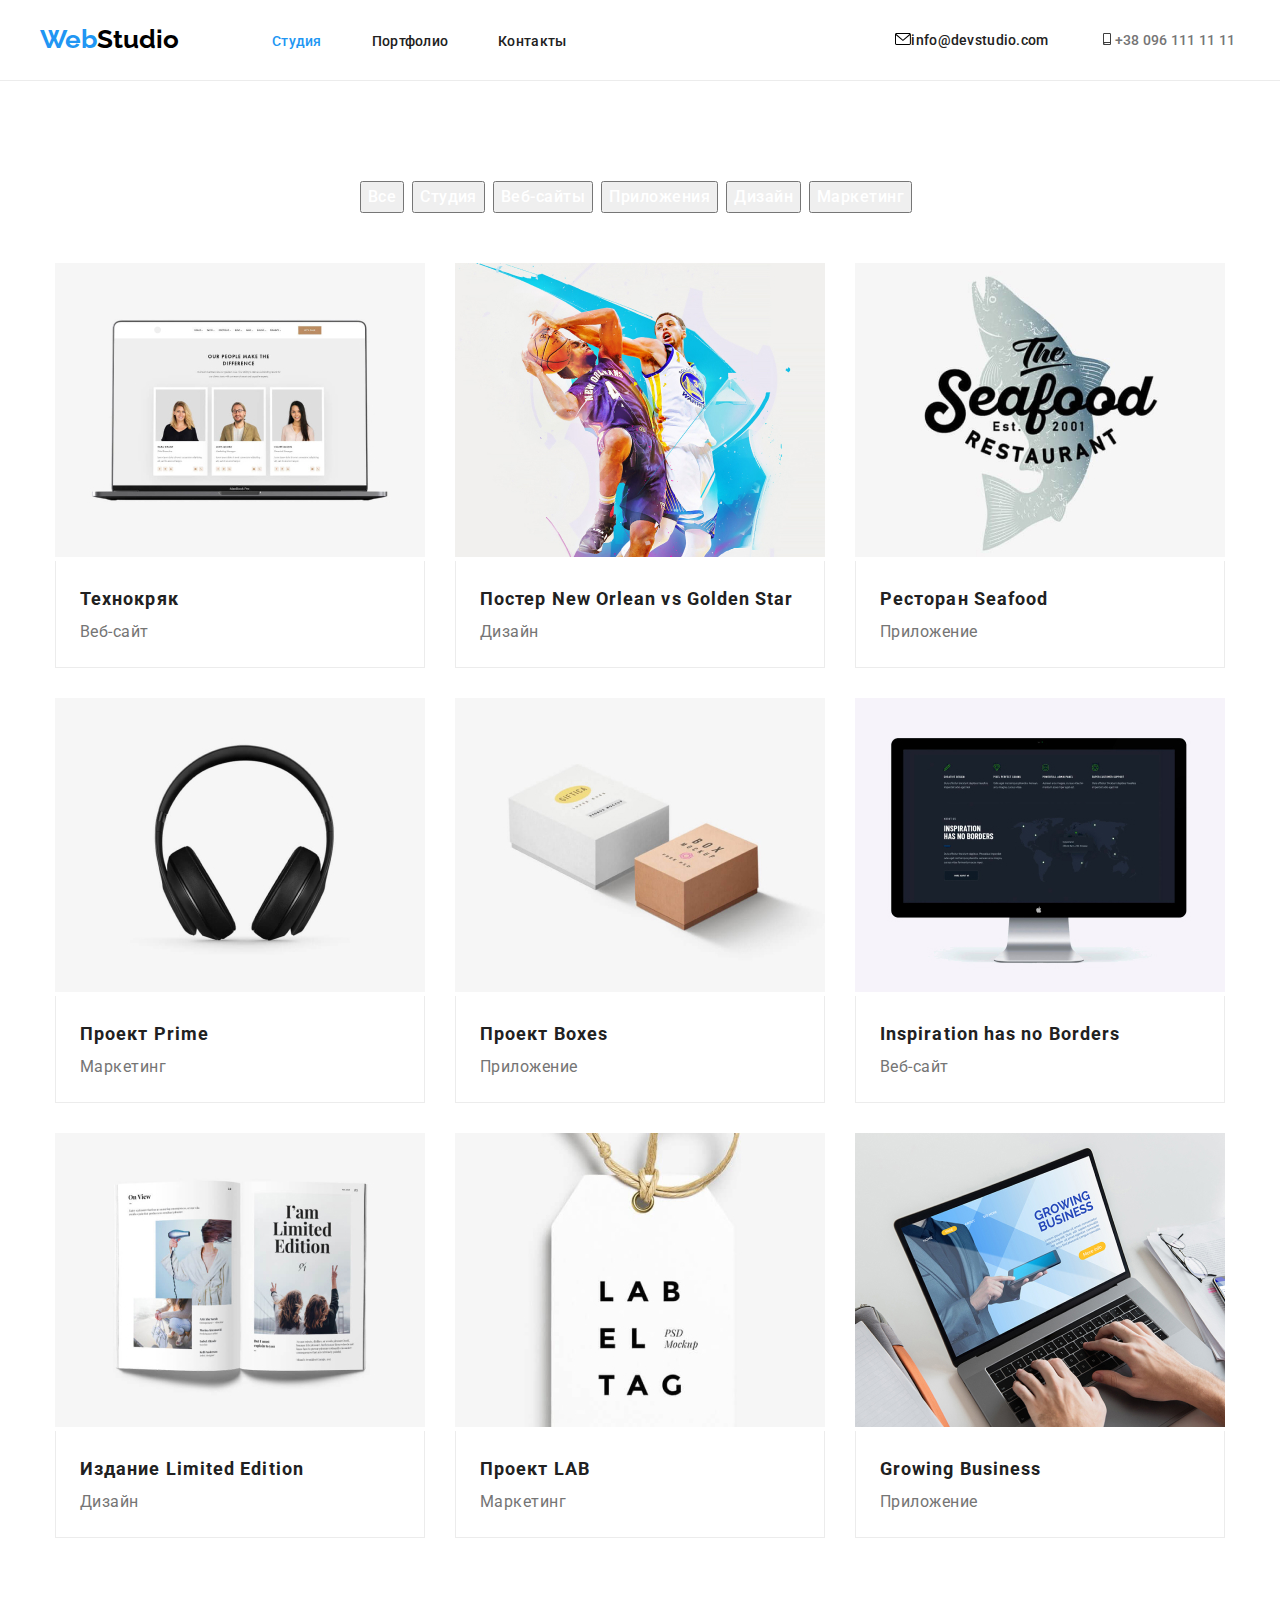
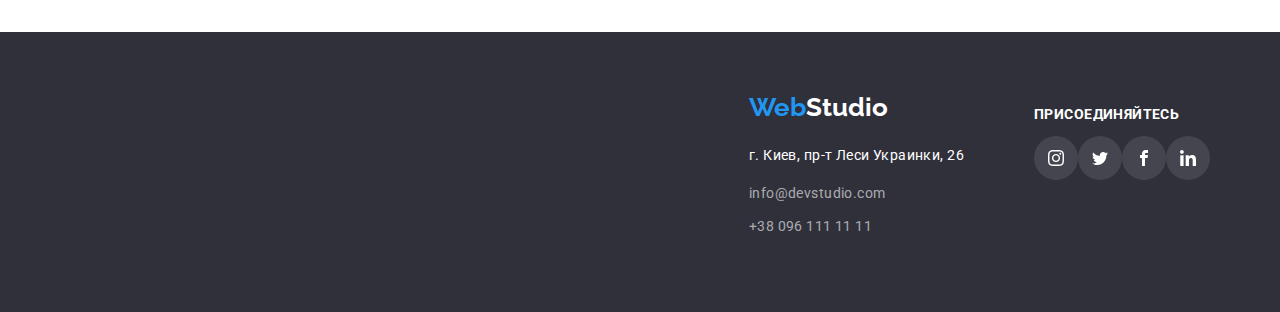
==== portfolio.html @ 523cef36 "start" ====
<!DOCTYPE html>
<html lang="en">

<head>
    <meta charset="UTF-8">
    <meta name="viewport" content="width=device-width, initial-scale=1.0">
    <title>Document</title>
    <link rel="stylesheet" href="./style.css">
<link href="https://fonts.googleapis.com/css2?family=Roboto:wght@400;500;700;900&display=swap" rel="stylesheet">
<link href="https://fonts.googleapis.com/css2?family=Raleway:wght@700&display=swap" rel="stylesheet">
</head>

<body>
    <header>
        <div class="container">
            <nav class="site-nav">
                <a href="" class="logo"><span>Web</span>Studio</a>
                <ul class="hero">
                    <li><a href="./index.html" class="link-teitle">Студия</a></li>
                    <li><a href="./portfolio.html" class="link-text">Портфолио</a></li>
                    <li><a href="" class="link-text">Контакты</a></li>
                </ul>
    
                <ul class="hero ">
    
    
                    <li class="web"><a class="com" href=""><svg width="16px" height="12px">
                                <use href="./image/symbol-defs.svg#icon-envelope-hover-2"></use>
                            </svg></a>info@devstudio.com</li>
                    <li class="number"><a class="phone" href="tel:+38096111111"><svg width="16px" height="12px">
                                <use href="./image/symbol-defs.svg#icon-smartphone"></use>
                            </svg></a>+38 096 111 11 11</li>
    
    
                </ul>
            </nav>
        </div>
    </header>
    <main>

        <section class="big">
            <div class="container">
                <!-- <ul class="dragon"></ul> -->
                
                
                
                <div class="our">
                    <li class="space"><button class="three" type="button">Все</button></li>
                    <li class="space"><button class="three" type="button">Студия</button></li>
                    <li class="space"><button class="three" type="button">Веб-сайты</button></li>
                    <li class="space"><button class="three" type="button">Приложения</button></li>
                    <li class="space"><button class="three" type="button">Дизайн</button></li>
                    <li class="space"><button class="three" type="button">Маркетинг</button></li>
                </div>
                </ul>
                <ul class="dragon two">
                    
                        <li class="give">
                            
                               <a class="virus" href="">
                                    <div class="ataka">
                                        <img src="./image/img9.jpg" alt="Веб-сайт" width="370">
                                        <div class="korona">
                                            <p class="platform">Технокряк это современная площадка распространения коронавируса. Компании используют эту
                                                платформу для цифрового
                                                шпионажа и атак на защищённые сервера конкурентов.</p>
                                        </div>
                                    </div>
                                    
                                    <div class="imgname">
                                        <h3 class="flix-box">Технокряк</h3>
                                        <p class="information">Веб-сайт</p>
                                    </div>
                               </a>
                        </li>
                    
                    <li class="give">
                        <img src="./image/img10.jpg" alt="Веб-сайт" width="370">
                        <div class="imgname">
                            <h3 class="flix-box">Постер New Orlean vs Golden Star</h3>
                            <p class="information">Дизайн</p>
                        </div>
                    </li>
                    <li class="give">
                        <img src="./image/img11.jpg" alt="Веб-сайт" width="370">
                        <div class="imgname">
                            <h3 class="flix-box">Ресторан Seafood</h3>
                            <p class="information">Приложение</p>
                        </div>
                    </li>
                    <li class="give">
                        <img src="./image/img12.jpg" alt="Веб-сайт" width="370">
                        <div class="imgname">
                            <h3 class="flix-box">Проект Prime</h3>
                            <p class="information">Маркетинг</p>
                        </div>
                    </li>
                    <li class="give">
                        <img src="./image/img13.jpg" alt="Веб-сайт" width="370">
                        <div class="imgname">
                            <h3 class="flix-box">Проект Boxes</h3>
                            <p class="information">Приложение</p>
                        </div>
                    </li>
                    <li class="give">
                        <img src="./image/img14.jpg" alt="Веб-сайт" width="370">
                        <div class="imgname">
                            <h3 class="flix-box">Inspiration has no Borders</h3>
                            <p class="information">Веб-сайт</p>
                        </div>
                    </li>
                    <li class="give">
                        <img src="./image/img15.jpg" alt="Веб-сайт" width="370">
                        <div class="imgname">
                            <h3 class="flix-box">Издание Limited Edition</h3>
                            <p class="information">Дизайн</p>
                        </div>
                    </li>
                    <li class="give">
                        <img src="./image/img16.jpg" alt="Веб-сайт" width="370">
                        <div class="imgname">
                            <h3 class="flix-box">Проект LAB</h3>
                            <p class="information">Маркетинг</p>
                        </div>
                    </li>
                    <li class="give">
                        <img src="./image/img17.jpg" alt="Веб-сайт" width="370">
                        <div class="imgname">
                            <h3 class="flix-box">Growing Business</h3>
                            <p class="information">Приложение</p>
                        </div>
                    </li>
                </ul>
            </div>
        </section>

    </main>
    <footer>
        <div class="container">
            <div class="endinformation">
                <div>
                    <a href="" class="bad"><span>Web</span>Studio</a>
                    <address class="address">г. Киев, пр-т Леси Украинки, 26</address>
    
    
                    <ul class="cotent">
    
                        <li class="zoro">
                            <a class="mailto" href="mailto:info@devstudio.com">info@devstudio.com</a>
                        </li>
                        <li class="zoro">
                            <a class="tel" href="tel:+38096111111">+38 096 111 11 11</a>
                        </li>
                    </ul>
                </div>
                <div class="endet">
                    <p class="endetname">присоединяйтесь</p>
                    <ul class="comand">
                        <li class="comand-item"><a class="comand-link" href=""> <svg class="instagam" width="20"
                                    height="16">
                                    <use href="./image/symbol-defs.svg#icon-instagram">
    
                                    </use>
    
                                </svg></a>
    
                        </li>
                        <li class="comand-item"> <a class="comand-link" href=""> <svg class="twitter">
                                    <use href="./image/symbol-defs.svg#icon-twitter">
    
                                    </use>
                                </svg></a>
    
                        </li>
                        <li class="comand-item"><a class="comand-link" href=""><svg class="twitter">
                                    <use href="./image/symbol-defs.svg#icon-facebook" width="20" height="16"></use>
                                </svg></a>
    
                        </li>
                        <li class="comand-item"> <a class="comand-link" href=""><svg class="linkedin">
                                    <use href="./image/symbol-defs.svg#icon-linkedin-1" width="20" height="16"></use>
                                </svg> </a>
                        </li>
    
                    </ul>
                </div>
    
    
    
    
            </div>
        </div>
    </footer>
</body>

</html>
---- style.css ----
body {
  text-decoration: none;
  list-style: none;
  font-family: Roboto, sans-serif;
  color: #212121;
  font-style: normal;
  font-weight: normal;

  margin: 0;
}
.title {
  margin-left: auto;
}
a {
  text-decoration: none;
}

.dragon {
  margin-top: 0px;
  margin-bottom: 0px;
  /* padding-top: 94px;
  padding-bottom: 50px; */

  list-style: none;
  display: flex;
  justify-content: center;
}
.bad {
  color: white;
  font-family: Raleway, sans-serif;
  font-weight: bold;

  display: block;
  font-size: 26px;
  line-height: 31px;
}
.logo {
  padding: 0;
  margin: 0;
  color: black;
  font-family: Raleway, sans-serif;
  font-weight: bold;

  display: block;
  font-size: 26px;
  line-height: 31px;

  margin-right: 93px;
  padding-top: 24px;
  padding-bottom: 25px;
}
.button {
  color: aliceblue;
  background: #2196f3;
  font-weight: 900;
  font-size: 44px;
  line-height: 60px;
  text-align: center;
  letter-spacing: 0.06em;
  text-transform: uppercase;
}
.link-teitle {
  font-weight: 500;
  font-size: 14px;
  line-height: 16px;
  letter-spacing: 0.02em;

  color: #2196f3;
  margin-right: 50px;
  padding-top: 32px;
  padding-bottom: 32px;
}
.link-teitle:hover {
  color: #2196f3;
}
.site {
  font-weight: 500;
  font-size: 14px;
  line-height: 16px;
  letter-spacing: 0.02em;
}
.bubluk {
  font-weight: bold;
  font-size: 14px;
  line-height: 16px;
  letter-spacing: 0.03em;
  /* text-transform: uppercase; */

  color: #212121;

  margin-top: 30px;
  margin-left: 24px;
  margin-right: 24px;
  text-align: center;
}
ul {
  padding: 0;
}
h3 {
  margin: 0px;
}
.text {
  margin-top: 10px;
  margin-right: 30px;
  font-size: 14px;
  line-height: 24px;
  letter-spacing: 0.03em;
  color: #757575;
}
.web {
  font-weight: 500;
  font-size: 14px;
  line-height: 16px;
  letter-spacing: 0.02em;

  margin-right: 50px;
  margin-left: 279px;
  display: block;
  align-items: center;
}
.web:hover {
  color: #2196f3;
}
.team {
  background: #f5f4fa;
}
.number {
  font-weight: 500;
  font-size: 14px;
  line-height: 16px;
  letter-spacing: 0.02em;

  color: #757575;
  display: block;
  align-items: center;
}
.container {
  width: 1200px;
  padding-left: 15px;
  padding-right: 15px;
  margin: 0px auto;
}
.comment {
  font-size: 16px;
  line-height: 19px;
  text-align: center;
  letter-spacing: 0.03em;
  color: #757575;
  padding-top: 10px;
}
.address {
  font-style: normal;
  font-weight: normal;
  font-size: 14px;
  line-height: 24px;

  letter-spacing: 0.03em;

  color: #ffffff;
  margin-top: 20px;
}

.flix {
  margin-top: 0px;
  margin-bottom: 50px;
  font-size: 36px;
  line-height: 42px;
  text-align: center;
  letter-spacing: 0.03em;

  color: #212121;
}
.tel {
  font-weight: normal;
  font-size: 14px;
  line-height: 24px;
  /* or 171% */

  letter-spacing: 0.03em;

  color: rgba(255, 255, 255, 0.6);
}
.mailto {
  font-weight: normal;
  font-size: 14px;
  line-height: 24px;

  letter-spacing: 0.03em;

  color: rgba(255, 255, 255, 0.6);
}
.our {
  display: flex;
  justify-content: center;
  margin-bottom: 50px;
}
.box {
  margin-top: 0px;
  margin-bottom: 30px;
  font-weight: 900;
  font-size: 44px;
  line-height: 60px;
  /* background-color: #2f303a; */

  letter-spacing: 0.06em;
  text-transform: uppercase;

  color: #ffffff;
}
.space {
  margin-right: 8px;
}
.imgname {
  /* margin-top: 20px;
  margin-right: 20px; */
  padding: 20px 24px;
  border-bottom: 1px solid #ececec;
  border-right: 1px solid #ececec;
  border-left: 1px solid #ececec;
}
.information {
  margin: 0%;
  font-weight: normal;
  font-size: 16px;
  line-height: 30px;
  /* margin-left: 24px;
  margin-right: 24px; */

  letter-spacing: 0.03em;

  color: #757575;
}
.cotent {
  font-weight: normal;
  font-size: 14px;
  line-height: 24px;
  margin-right: 0 auto;
  align-items: center;

  letter-spacing: 0.03em;

  color: rgba(255, 255, 255, 0.6);
}

span {
  font-family: Raleway, sans-serif;
  color: #2196f3;
}

.flix-box {
  font-family: Roboto, sans-serif;
  font-style: normal;
  font-weight: bold;
  font-size: 18px;
  line-height: 36px;
  /* margin-right: 24px;
  margin-left: 24px; */
  letter-spacing: 0.06em;

  color: #212121;
}
.site-nav {
  display: flex;
  list-style: none;
  align-items: center;
}
.korona {
  transition-property: all;
  transition-duration: 250ms;
  transition-timing-function: linear;
}
.ataka {
  position: relative;
  transition-property: all;
  transition-duration: 250ms;
  transition-timing-function: linear;
}
.ataka::before {
  display: inline-block;
  position: absolute;
  content: "";
  width: 100%;
  height: 100%;
  background-color: #2196f3;

  opacity: 0;
}
.ataka:hover::before {
  opacity: 0.9;
}
.ataka:hover,
.ataka:focus {
  background-color: #2196f3;
}
.ataka:hover .korona {
  opacity: 1;
}
.virus {
  display: block;
}
.virus:hover,
.virus:focus {
}
.korona {
  padding: 63px 24px;
  position: absolute;
  width: 100%;
  height: 100%;
  opacity: 0;
  top: 100%;
  left: 0;
  box-sizing: border-box;
}
.platform {
  font-style: normal;
  font-weight: normal;
  font-size: 18px;
  line-height: 28px;

  letter-spacing: 0.03em;

  color: #ffffff;
}
.hero {
  align-items: center;

  padding: 0;
  margin: 0;
  list-style: none;
  display: flex;
}
.link-text {
  font-weight: 500;
  font-size: 14px;
  line-height: 16px;
  letter-spacing: 0.02em;

  color: #212121;
  margin-right: 50px;
  padding-top: 32px;
  padding-bottom: 32px;
}
.link-text:nth-child(2n) {
  margin-right: 0px;
}
h3 {
  font-weight: bold;
  font-size: 14px;
  line-height: 16px;
  letter-spacing: 0.03em;

  color: #212121;
}

footer {
  display: flex;
  flex-wrap: wrap;
  background: #2f303a;
  padding-top: 60px;
  padding-bottom: 60px;
}
.zoro {
  list-style: none;
  font-weight: normal;
  font-size: 14px;
  line-height: 24px;
  margin-top: 9px;

  letter-spacing: 0.03em;

  color: rgba(255, 255, 255, 0.6);
}
.give:nth-child(3n) {
  margin-right: 0px;
}
.photo {
  margin-right: 30px;
}
.photo:last-child {
  margin-right: 0px;
}
.give {
  margin-left: 30px;
  margin-top: 30px;
}
.one {
  display: flex;
  margin-right: 30px;
  margin-top: 0;
  margin-bottom: 0px;
}
.one:last-child {
  margin-right: 0px;
}
.one:nth-child(3n) .two {
  flex-wrap: wrap;
  margin-right: 0px;
}
.big {
  padding-top: 100px;
  padding-bottom: 94px;
}
.two {
  padding: 0;
  /* padding-bottom: 94px; */
  margin-top: 100px;
  margin-top: -30px;
  margin-left: -30px;

  display: flex;
  flex-wrap: wrap;

  list-style: none;
}
.monky {
  /* margin-top: 10px; */
  display: flex;
  flex-wrap: wrap;
  align-items: center;
}
.twitter {
  width: 20px;
  height: 16px;

  display: flex;
  padding: 0;
  margin: 0;
}
.icons {
  display: flex;
  flex-wrap: wrap;

  margin-top: 16px;
  justify-content: space-evenly;
  margin-left: 32px;
  margin-right: 30px;
}
.items-link:hover svg {
  fill: white;
}
.items-link svg {
  fill: #afb1b8;
}
.items-link:hover {
  background-color: #2196f3;
}
.items-link {
  width: 100%;
  height: 100%;
  border-radius: 50%;
  display: flex;
  align-items: center;
  justify-content: center;
  background-color: transparent;
}
.icons-item {
  width: 44px;
  height: 44px;
}
.instagram {
  width: 20px;
  height: 16px;

  display: flex;
  padding: 0;
  margin: 0;
}

.linkedin {
  width: 20px;
  height: 16px;

  display: flex;
  padding: 0;
  margin: 0;
}
.facebook {
  width: 20px;
  height: 16px;

  display: flex;
  padding: 0;
  margin: 0;
}
/* .step {
  display: flex;
  flex-wrap: wrap;
  align-items: center;
} */
.detail::before {
  display: block;
  width: 70px;
  height: 70px;
  content: "";
  background-image: url(../image/Vector.jpg);
  background-repeat: no-repeat;
  background-position: center;
  background-size: contain;
}
.monky.organization::before {
  background-image: url("./image/Vector8.svg");
  background-repeat: no-repeat;
  background-position: center;
  background-size: contain;
  background-size: 55px 60px;
}
.monky::before {
  width: 270px;
  height: 120px;

  content: " ";
  background: #f5f4fa;
  background-repeat: no-repeat;
  background-position: center;
  background-size: contain;
  background-image: url(./image/Vector7.svg);
  background-size: 55px 60px;
  margin-bottom: 30px;
}
.monky.problem::before {
  background-image: url(./image/Vector10.svg);
  background-repeat: no-repeat;
  background-position: center;
  background-size: contain;
  background-size: 55px 60px;
}
.monky.ubung::before {
  background-repeat: no-repeat;
  background-position: center;
  background-size: contain;
  background-image: url(./image/Vector9.svg);
  background-size: 55px 60px;
}
.tipe {
  font-weight: bold;
  line-height: 30px;

  display: inline-block;
  padding: 10px 32px;
  text-align: center;
  letter-spacing: 0.06em;
  width: 200px;
  height: 50px;
  left: 700px;
  top: 430px;

  background: #2196f3;
  box-shadow: 0px 4px 4px rgba(0, 0, 0, 0.15);
  border-radius: 4px;
}
header {
  border-bottom: 1px solid #ececec;
}
.three {
  font-family: Roboto, sans-serif;
  font-style: normal;
  font-weight: 500;
  font-size: 16px;
  line-height: 26px;

  text-align: center;
  letter-spacing: 0.03em;

  color: #ffffff;
}

.sanji {
  /* background-image: url("./image/Img20.jpg"); */
  text-align: center;
}
.jjj {
  text-align: center;
  padding-top: 94px;
  padding-bottom: 94px;
}
/* .namy {
  margin: 0;
  background: #f5f4fa;
  padding-top: 0px;
} */
.four {
  /* padding-top: 94px; */
  align-items: center;
  margin-bottom: 0px;
  margin-top: 0px;
}
.blake {
  padding-bottom: 280px;
  padding-top: 200px;

  background-color: #2f303a;
}
.plan {
  padding-top: 94px;
  /* padding-bottom: 280px; */
}
.five {
  /* padding-top: 50px; */
  margin-bottom: 0px;
}
.work {
  padding-top: 94px;
  padding-bottom: 94px;
}
.proffesion {
  padding-top: 94px;
  padding-bottom: 94px;
}
.blake {
  width: 1600px;
  /* height: 600px; */
  left: 0px;
  top: 80px;
  background-image: url("./image/Img20.jpg");
}
/* background-image: url("./image/Img20.jpg"); */
li {
  list-style: none;
}
.vector {
  width: 170px;
  height: 90px;
  border: 1px solid #afb1b8;
  box-sizing: border-box;
}
.company {
  border-radius: 4px;
  align-items: center;
  display: flex;
  width: 100%;
  height: 100%;
  justify-content: center;
}
.vectors {
  box-sizing: border-box;
  display: flex;
  flex-wrap: wrap;
  justify-content: space-evenly;
}
.company svg {
  fill: #afb1b8;
}
.vector:hover svg {
  fill: #2196f3;
}
.vector:hover {
  border-color: #2196f3;
}
.client {
  font-weight: bold;
  font-size: 36px;
  line-height: 42px;
  text-align: center;
  letter-spacing: 0.03em;

  color: #212121;
}
.web:hover svg {
  fill: #2196f3;
}
.a.com:hover {
  fill: #2196f3;
}
.a.com {
  margin-right: 10px;
}
a.phone:hover {
  fill: #2196f3;
}
li.number:hover {
  color: #2196f3;
}
.endet {
  /* display: flex;
  flex-wrap: wrap; */
  width: 206px;
  height: 80px;
  /* justify-content: center; */
  margin-left: 70px;
}
.comand {
  display: flex;
  flex-wrap: wrap;

  margin-top: 0px;
  /* justify-content: center; */
  margin-left: 0px;
  margin-right: 0px;
}
.comand-item {
  width: 44px;
  height: 44px;
}
.comand-link:hover {
  background-color: #2196f3;
}
.comand-link {
  width: 100%;
  height: 100%;
  border-radius: 50%;
  display: flex;
  align-items: center;
  justify-content: center;
  background-color: transparent;
  background: rgba(255, 255, 255, 0.1);
}
.comand-link svg {
  fill: #ffffff;
}
.endetname {
  font-weight: bold;
  font-size: 14px;
  line-height: 16px;
  letter-spacing: 0.03em;
  text-transform: uppercase;

  color: #ffffff;
}
.always {
  padding-top: 94px;
  padding-bottom: 94px;
}
.vector {
  margin: 0%;
}
.client {
  margin: 0%;
  margin-bottom: 50px;
}
.endinformation {
  display: flex;
  flex-wrap: wrap;
  justify-content: end;
}
.backdrop {
  width: 100%;
  height: 100%;
  position: fixed;
  top: 0%;
  left: 0%;
  background: rgba(0, 0, 0, 0.2);
}
.modal {
  width: 529px;
  height: 581px;
  background-color: #ffffff;
  position: absolute;
  top: 50%;
  left: 50%;
  transform: translate(-50%, -50%);
}
.close {
  position: absolute;
  right: 8px;
  top: 8px;
  width: 30px;
  height: 30px;
  background-color: #ffffff;
  border-radius: 50%;
  border-color: #757575;
}
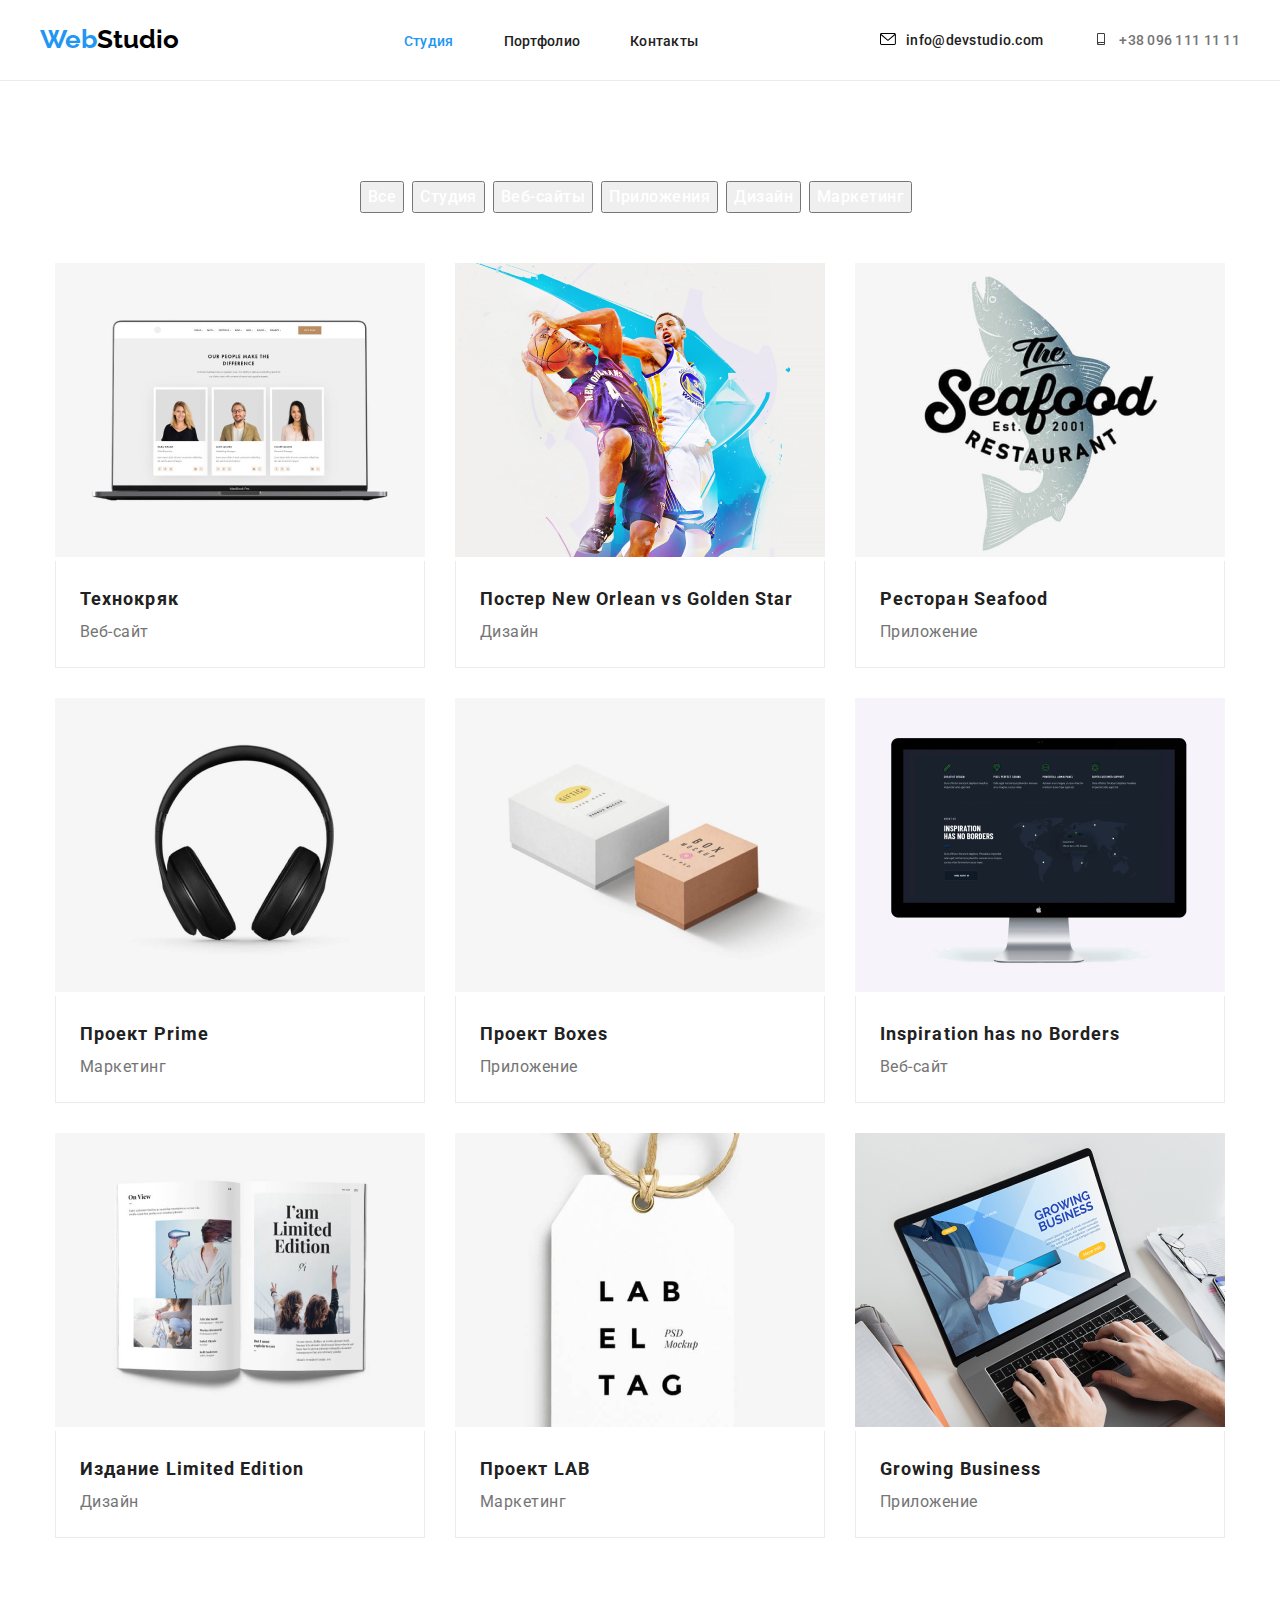
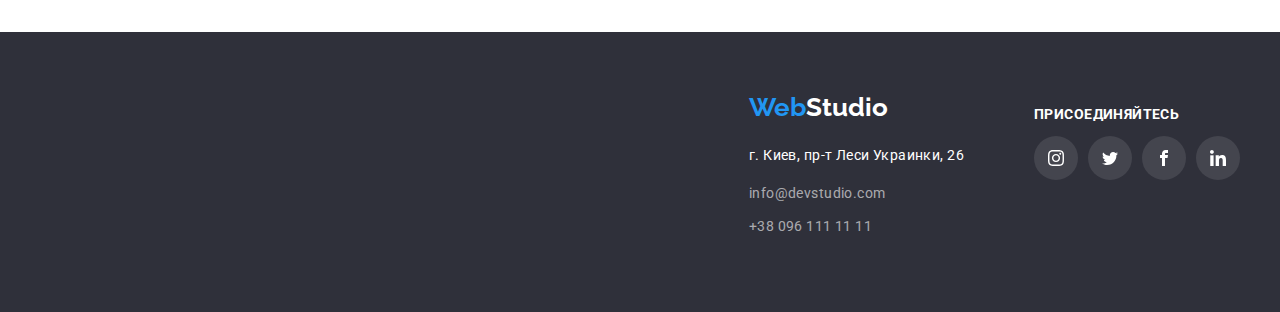
==== commit 01193868: "start" ====
--- a/portfolio.html
+++ b/portfolio.html
@@ -24,10 +24,11 @@
                 <ul class="hero ">
     
     
-                    <li class="web"><a class="com" href=""><svg width="16px" height="12px">
+                    <li class="web"><a class="com" href=""><svg class="web-studio" width="16px" height="12px">
                                 <use href="./image/symbol-defs.svg#icon-envelope-hover-2"></use>
                             </svg></a>info@devstudio.com</li>
-                    <li class="number"><a class="phone" href="tel:+38096111111"><svg width="16px" height="12px">
+                    <li class="number"><a class="phone" href="tel:+38096111111"><svg class="web-studio" width="16px"
+                                height="12px">
                                 <use href="./image/symbol-defs.svg#icon-smartphone"></use>
                             </svg></a>+38 096 111 11 11</li>
     
@@ -63,7 +64,8 @@
                                         <div class="korona">
                                             <p class="platform">Технокряк это современная площадка распространения коронавируса. Компании используют эту
                                                 платформу для цифрового
-                                                шпионажа и атак на защищённые сервера конкурентов.</p>
+                                                шпионажа и атак на защищённые сервера конкурентов.
+                                            </p>
                                         </div>
                                     </div>
                                     
--- a/style.css
+++ b/style.css
@@ -114,7 +114,7 @@
   letter-spacing: 0.02em;
 
   margin-right: 50px;
-  margin-left: 279px;
+  /* margin-left: 279px; */
   display: block;
   align-items: center;
 }
@@ -217,6 +217,19 @@
   border-bottom: 1px solid #ececec;
   border-right: 1px solid #ececec;
   border-left: 1px solid #ececec;
+  /* background: #ffffff;
+  border: 1px solid #eeeeee;
+  box-sizing: border-box;
+  box-shadow: 0px 1px 1px rgba(0, 0, 0, 0.12), 0px 4px 4px rgba(0, 0, 0, 0.06),
+    1px 4px 6px rgba(0, 0, 0, 0.16); */
+}
+
+.give:hover,
+.give:focus {
+  border: 1px solid #eeeeee;
+  box-sizing: border-box;
+  box-shadow: 0px 1px 1px rgba(0, 0, 0, 0.12), 0px 4px 4px rgba(0, 0, 0, 0.06),
+    1px 4px 6px rgba(0, 0, 0, 0.16);
 }
 .information {
   margin: 0%;
@@ -328,6 +341,7 @@
   margin: 0;
   list-style: none;
   display: flex;
+  margin-left: auto;
 }
 .link-text {
   font-weight: 500;
@@ -340,6 +354,10 @@
   padding-top: 32px;
   padding-bottom: 32px;
 }
+.link-text:hover,
+.link-text :focus {
+  color: #2196f3;
+}
 .link-text:nth-child(2n) {
   margin-right: 0px;
 }
@@ -374,6 +392,10 @@
   margin-right: 0px;
 }
 .photo {
+  padding-bottom: 30px;
+  box-shadow: 0px 1px 3px rgba(0, 0, 0, 0.12), 0px 1px 1px rgba(0, 0, 0, 0.14),
+    0px 2px 1px rgba(0, 0, 0, 0.2);
+  border-radius: 0px 0px 4px 4px;
   margin-right: 30px;
 }
 .photo:last-child {
@@ -663,6 +685,7 @@
 }
 .a.com {
   margin-right: 10px;
+  color: #757575;
 }
 a.phone:hover {
   fill: #2196f3;
@@ -688,8 +711,12 @@
   margin-right: 0px;
 }
 .comand-item {
+  margin-right: 10px;
   width: 44px;
   height: 44px;
+}
+.comand-item:last-child {
+  margin-right: 0;
 }
 .comand-link:hover {
   background-color: #2196f3;
@@ -732,14 +759,14 @@
   flex-wrap: wrap;
   justify-content: end;
 }
-.backdrop {
+/* .backdrop {
   width: 100%;
   height: 100%;
   position: fixed;
   top: 0%;
   left: 0%;
   background: rgba(0, 0, 0, 0.2);
-}
+} */
 .modal {
   width: 529px;
   height: 581px;
@@ -759,3 +786,6 @@
   border-radius: 50%;
   border-color: #757575;
 }
+.web-studio {
+  margin-right: 10px;
+}
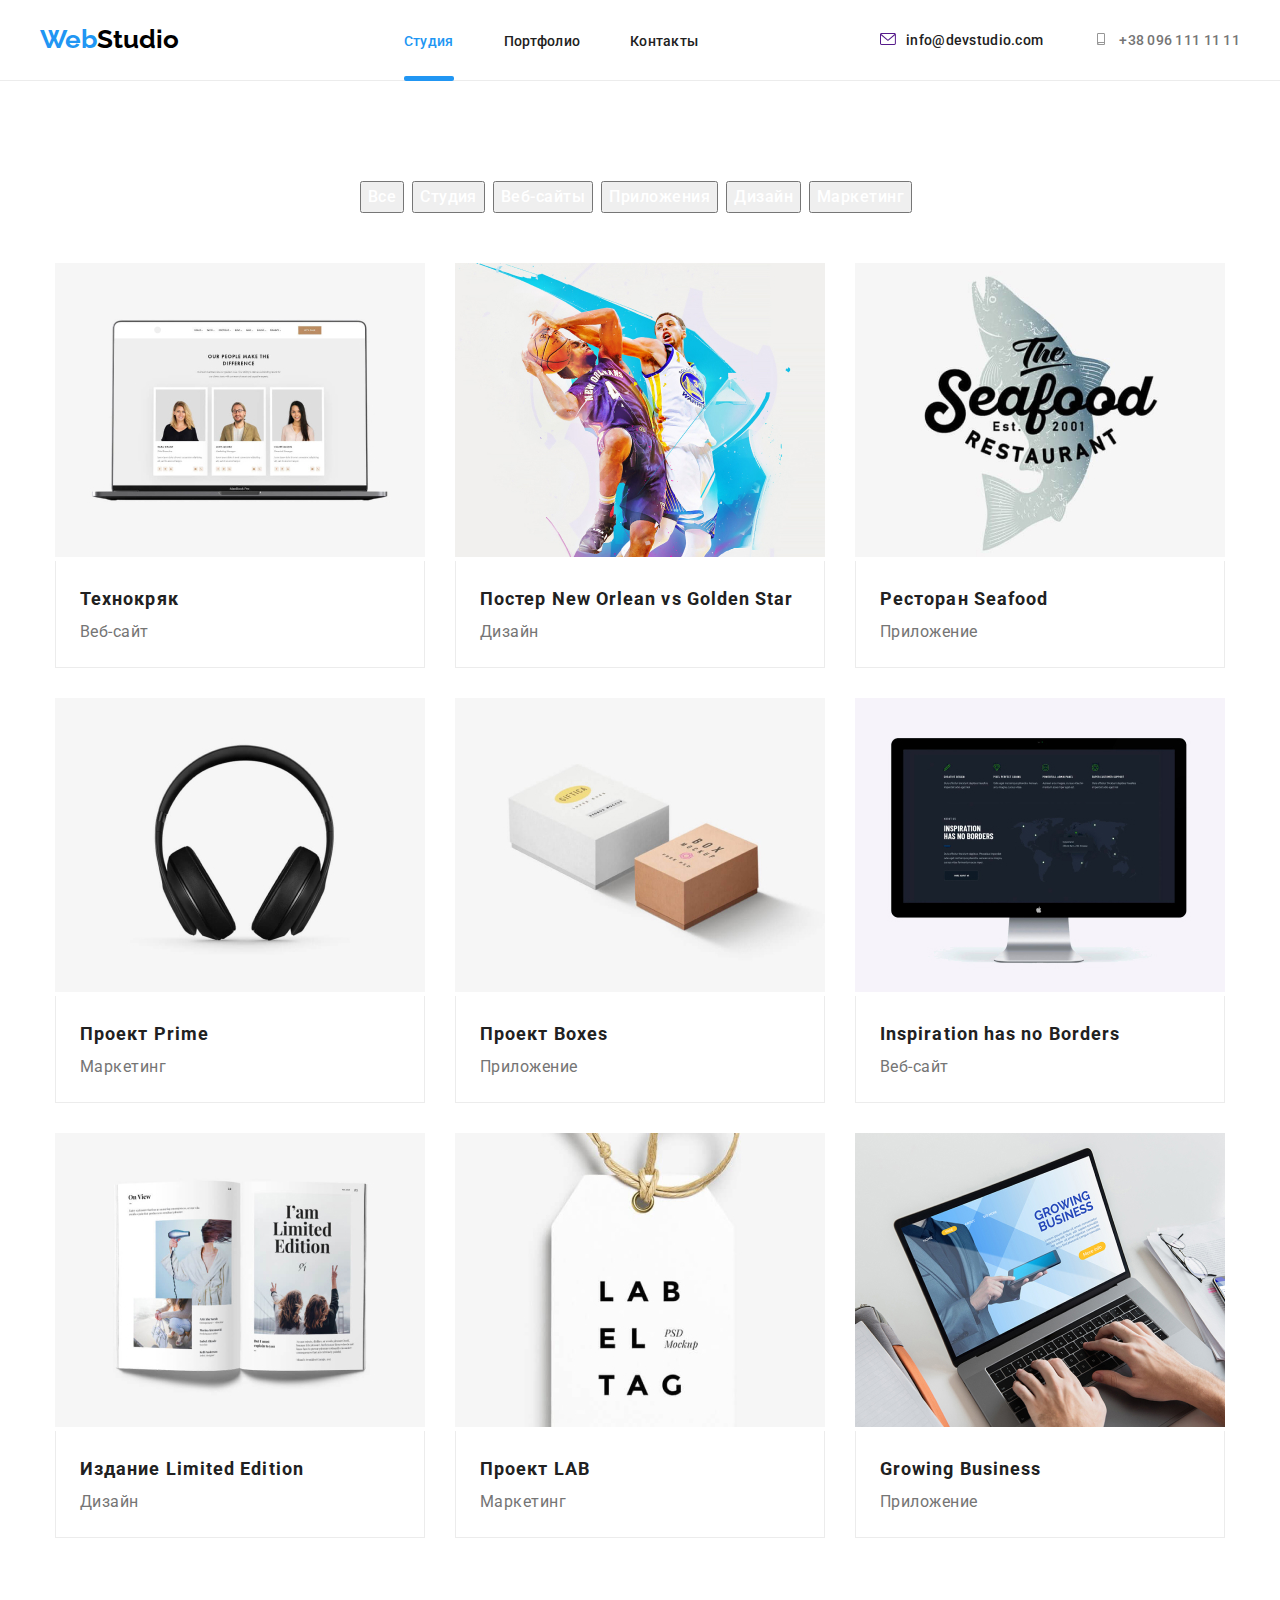
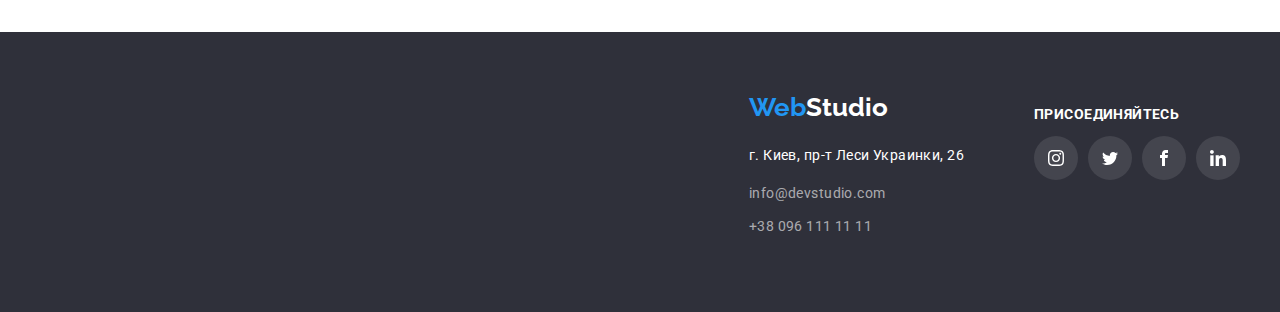
==== commit 3ab2248b: "start" ====
--- a/portfolio.html
+++ b/portfolio.html
@@ -61,12 +61,12 @@
                                <a class="virus" href="">
                                     <div class="ataka">
                                         <img src="./image/img9.jpg" alt="Веб-сайт" width="370">
-                                        <div class="korona">
-                                            <p class="platform">Технокряк это современная площадка распространения коронавируса. Компании используют эту
+                                        
+                                            <p class="platform korona">Технокряк это современная площадка распространения коронавируса. Компании используют эту
                                                 платформу для цифрового
                                                 шпионажа и атак на защищённые сервера конкурентов.
                                             </p>
-                                        </div>
+                                        
                                     </div>
                                     
                                     <div class="imgname">
--- a/style.css
+++ b/style.css
@@ -69,6 +69,8 @@
   margin-right: 50px;
   padding-top: 32px;
   padding-bottom: 32px;
+
+  position: relative;
 }
 .link-teitle:hover {
   color: #2196f3;
@@ -301,12 +303,13 @@
 .ataka:hover::before {
   opacity: 0.9;
 }
-.ataka:hover,
+/* .ataka:hover,
 .ataka:focus {
   background-color: #2196f3;
-}
+} */
 .ataka:hover .korona {
   opacity: 1;
+  top: 0;
 }
 .virus {
   display: block;
@@ -315,6 +318,7 @@
 .virus:focus {
 }
 .korona {
+  transition: all 250ms cubic-bezier(0.4, 0, 0.2, 1);
   padding: 63px 24px;
   position: absolute;
   width: 100%;
@@ -323,16 +327,17 @@
   top: 100%;
   left: 0;
   box-sizing: border-box;
-}
-.platform {
   font-style: normal;
   font-weight: normal;
   font-size: 18px;
   line-height: 28px;
+  background-color: #2196f3;
 
   letter-spacing: 0.03em;
 
   color: #ffffff;
+}
+.platform {
 }
 .hero {
   align-items: center;
@@ -368,6 +373,19 @@
   letter-spacing: 0.03em;
 
   color: #212121;
+}
+.link-teitle::after {
+  content: " ";
+
+  display: block;
+  height: 5px;
+  position: absolute;
+
+  width: 100%;
+  background: #2196f3;
+  border-radius: 2px;
+  left: 0;
+  bottom: 0;
 }
 
 footer {
@@ -405,7 +423,28 @@
   margin-left: 30px;
   margin-top: 30px;
 }
-.one {
+.annex {
+  display: flex;
+  justify-content: center;
+  align-items: center;
+  font-size: 14px;
+  line-height: 16px;
+  text-align: center;
+  letter-spacing: 0.03em;
+  text-transform: uppercase;
+  bottom: 0;
+  height: 70px;
+  width: 100%;
+  margin: 0;
+  font-weight: 500;
+
+  color: #ffffff;
+  background: rgba(47, 48, 58, 0.8);
+  position: absolute;
+}
+.one-appendix {
+  justify-content: center;
+  position: relative;
   display: flex;
   margin-right: 30px;
   margin-top: 0;
@@ -759,14 +798,14 @@
   flex-wrap: wrap;
   justify-content: end;
 }
-/* .backdrop {
+.backdrop {
   width: 100%;
   height: 100%;
   position: fixed;
   top: 0%;
   left: 0%;
   background: rgba(0, 0, 0, 0.2);
-} */
+}
 .modal {
   width: 529px;
   height: 581px;
@@ -786,6 +825,66 @@
   border-radius: 50%;
   border-color: #757575;
 }
+.phone {
+  color: #757575;
+}
+.phone:hover {
+  color: #2196f3;
+}
 .web-studio {
+  fill: currentColor;
   margin-right: 10px;
 }
+.backdrop.is-hidden {
+  opacity: 1;
+  pointer-events: none;
+}
+textarea {
+  resize: none;
+}
+.form {
+  /* width: 100%;
+  height: 100%; */
+  outline: 2px solid yellow;
+  margin-left: auto;
+  margin-right: auto;
+  padding: 40px;
+}
+.form-field {
+  flex-direction: column;
+  display: flex;
+  margin-bottom: 28px;
+  outline: 2px solid red;
+}
+.form-field input {
+  margin: 0%;
+
+  padding-top: 12px;
+  padding-bottom: 12px;
+  border: 1px solid rgba(33, 33, 33, 0.2);
+  box-sizing: border-box;
+  border-radius: 4px;
+}
+.form-field label {
+  margin-bottom: 4px;
+}
+.form-field {
+  position: relative;
+}
+.group-title {
+  margin-bottom: 12px;
+}
+.form-icon {
+  position: absolute;
+  top: 30px;
+  left: 0;
+
+  display: inline-block;
+}
+.form-text {
+  width: 448px;
+  height: 120px;
+  border: 1px solid rgba(33, 33, 33, 0.2);
+  box-sizing: border-box;
+  border-radius: 4px;
+}
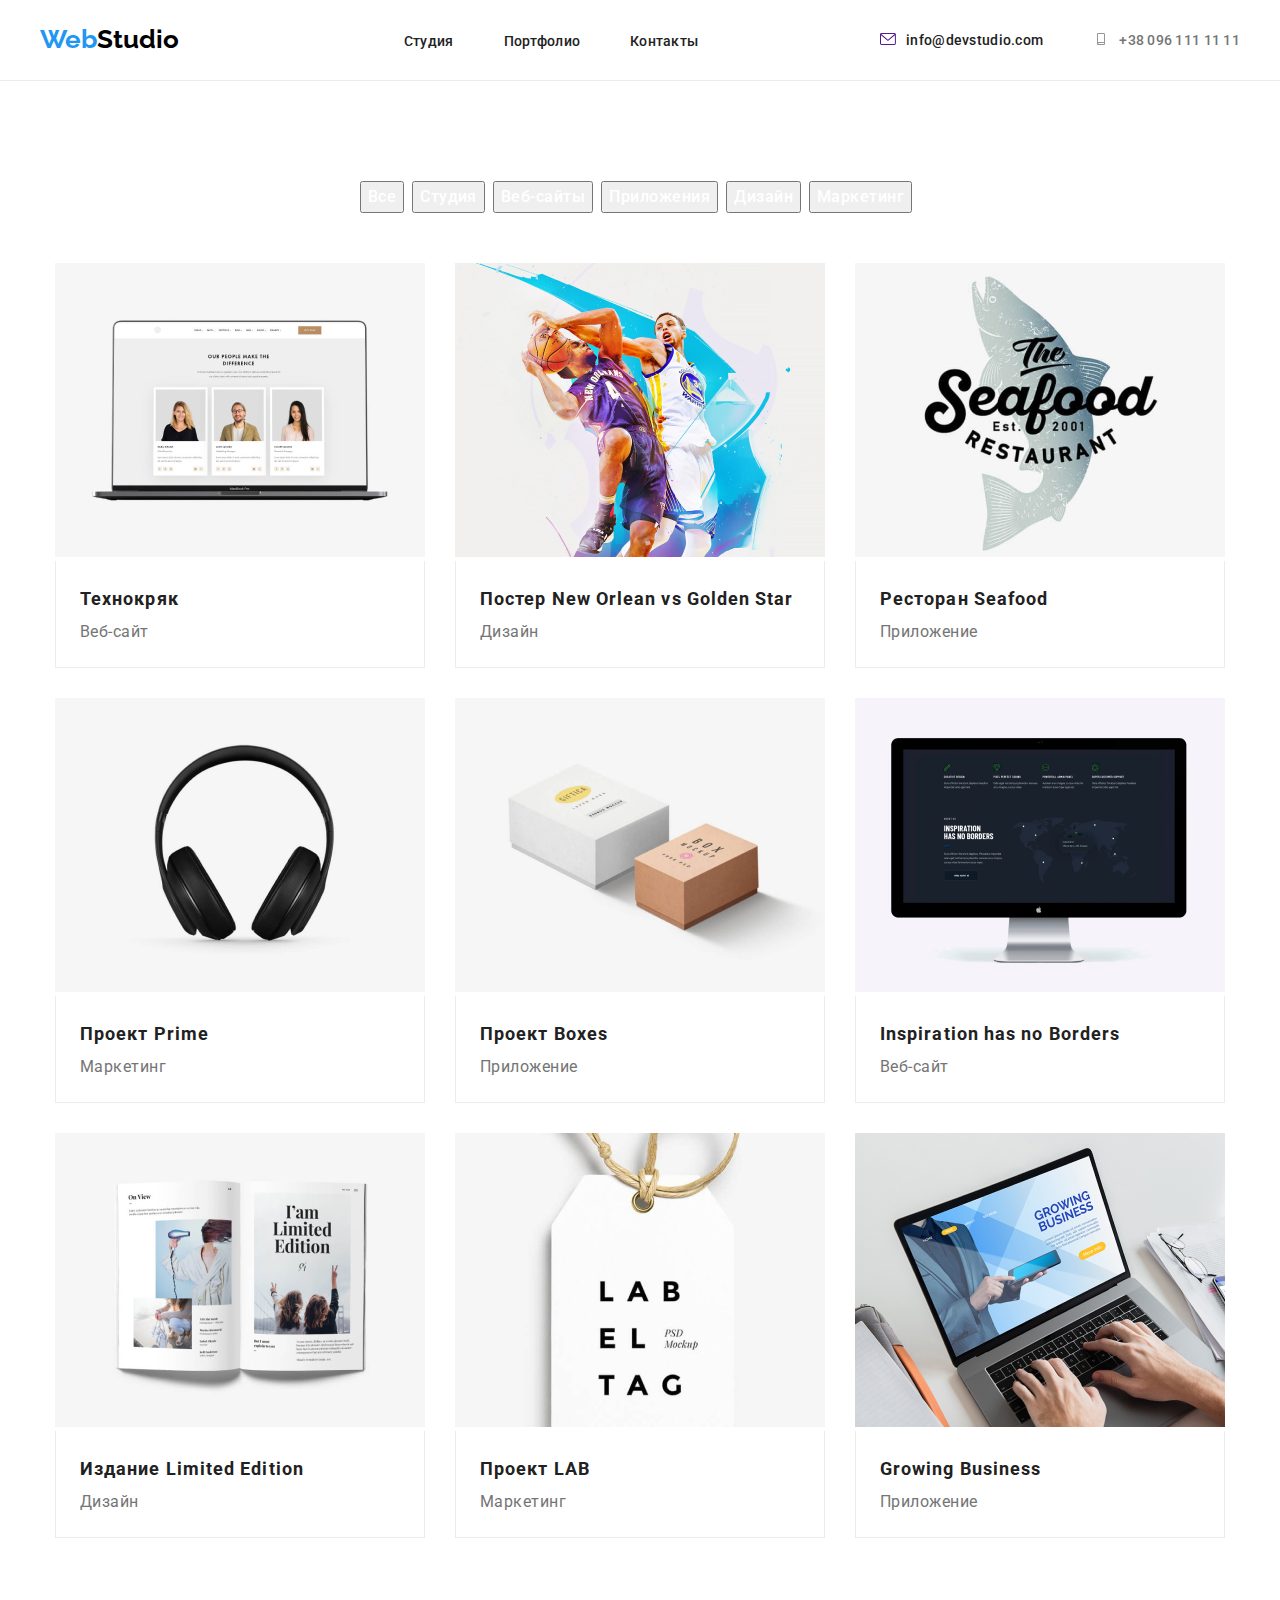
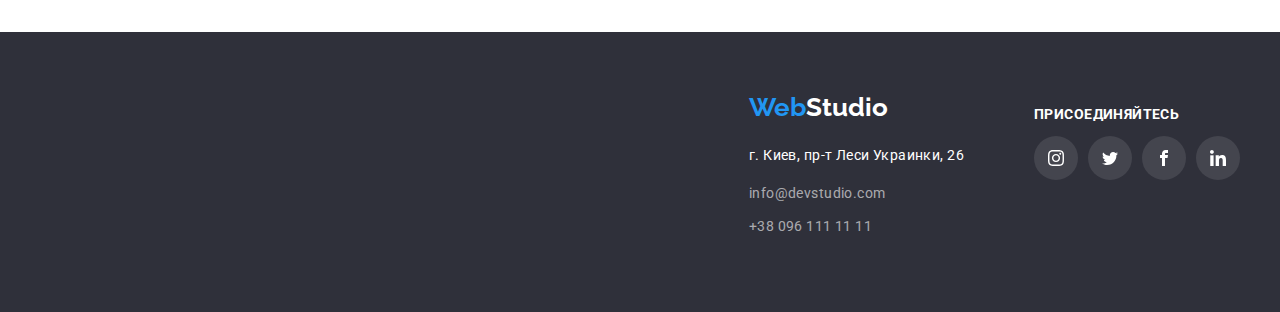
==== commit 16691325: "start" ====
--- a/portfolio.html
+++ b/portfolio.html
@@ -16,7 +16,7 @@
             <nav class="site-nav">
                 <a href="" class="logo"><span>Web</span>Studio</a>
                 <ul class="hero">
-                    <li><a href="./index.html" class="link-teitle">Студия</a></li>
+                    <li><a href="./index.html" class="link-text">Студия</a></li>
                     <li><a href="./portfolio.html" class="link-text">Портфолио</a></li>
                     <li><a href="" class="link-text">Контакты</a></li>
                 </ul>
--- a/style.css
+++ b/style.css
@@ -303,10 +303,10 @@
 .ataka:hover::before {
   opacity: 0.9;
 }
-/* .ataka:hover,
+.ataka:hover,
 .ataka:focus {
   background-color: #2196f3;
-} */
+}
 .ataka:hover .korona {
   opacity: 1;
   top: 0;
@@ -314,9 +314,7 @@
 .virus {
   display: block;
 }
-.virus:hover,
-.virus:focus {
-}
+
 .korona {
   transition: all 250ms cubic-bezier(0.4, 0, 0.2, 1);
   padding: 63px 24px;
@@ -337,8 +335,7 @@
 
   color: #ffffff;
 }
-.platform {
-}
+
 .hero {
   align-items: center;
 
@@ -349,6 +346,7 @@
   margin-left: auto;
 }
 .link-text {
+  position: relative;
   font-weight: 500;
   font-size: 14px;
   line-height: 16px;
@@ -358,11 +356,15 @@
   margin-right: 50px;
   padding-top: 32px;
   padding-bottom: 32px;
-}
-.link-text:hover,
+  transition-property: all;
+  transition-duration: 250ms;
+}
 .link-text :focus {
   color: #2196f3;
 }
+.link-text:hover {
+  color: #2196f3;
+}
 .link-text:nth-child(2n) {
   margin-right: 0px;
 }
@@ -374,7 +376,7 @@
 
   color: #212121;
 }
-.link-teitle::after {
+.link-text::after {
   content: " ";
 
   display: block;
@@ -386,8 +388,14 @@
   border-radius: 2px;
   left: 0;
   bottom: 0;
-}
-
+  opacity: 0;
+
+  transition: opacity 250ms cubic-bezier(0.4, 0, 0.2, 1);
+}
+.link-text:hover::after {
+  opacity: 1;
+  transition: opacity 250ms cubic-bezier(0.4, 0, 0.2, 1);
+}
 footer {
   display: flex;
   flex-wrap: wrap;
@@ -501,6 +509,9 @@
 }
 .items-link svg {
   fill: #afb1b8;
+  transition-property: all;
+  transition-duration: 250ms;
+  transition-timing-function: linear;
 }
 .items-link:hover {
   background-color: #2196f3;
@@ -513,6 +524,9 @@
   align-items: center;
   justify-content: center;
   background-color: transparent;
+  transition-property: all;
+  transition-duration: 250ms;
+  transition-timing-function: linear;
 }
 .icons-item {
   width: 44px;
@@ -593,6 +607,7 @@
   background-size: 55px 60px;
 }
 .tipe {
+  color: #ffffff;
   font-weight: bold;
   line-height: 30px;
 
@@ -660,6 +675,7 @@
   margin-bottom: 0px;
 }
 .work {
+  background-color: #f5f4fa;
   padding-top: 94px;
   padding-bottom: 94px;
 }
@@ -668,29 +684,54 @@
   padding-bottom: 94px;
 }
 .blake {
-  width: 1600px;
+  /* width: 1600px; */
   /* height: 600px; */
   left: 0px;
   top: 80px;
   background-image: url("./image/Img20.jpg");
+  background-repeat: no-repeat;
+  background-size: cover;
 }
 /* background-image: url("./image/Img20.jpg"); */
 li {
   list-style: none;
 }
+.items-link:focus svg {
+  fill: white;
+}
+.items-link:focus {
+  background-color: #2196f3;
+}
 .vector {
   width: 170px;
   height: 90px;
+}
+.vector svg {
+  transition-property: all;
+  transition-duration: 250ms;
+  transition-timing-function: linear;
+}
+.company {
   border: 1px solid #afb1b8;
   box-sizing: border-box;
-}
-.company {
+  transition-property: all;
+  transition-duration: 250ms;
+  transition-timing-function: linear;
   border-radius: 4px;
   align-items: center;
   display: flex;
   width: 100%;
   height: 100%;
   justify-content: center;
+}
+.company:hover {
+  border-color: #2196f3;
+}
+.company:focus {
+  border-color: #2196f3;
+}
+.comand-link:focus {
+  color: #2196f3;
 }
 .vectors {
   box-sizing: border-box;
@@ -760,6 +801,9 @@
 .comand-link:hover {
   background-color: #2196f3;
 }
+.comand-link:focus {
+  background-color: #2196f3;
+}
 .comand-link {
   width: 100%;
   height: 100%;
@@ -769,8 +813,14 @@
   justify-content: center;
   background-color: transparent;
   background: rgba(255, 255, 255, 0.1);
+  transition-property: all;
+  transition-duration: 250ms;
+  transition-timing-function: linear;
 }
 .comand-link svg {
+  transition-property: all;
+  transition-duration: 250ms;
+  transition-timing-function: linear;
   fill: #ffffff;
 }
 .endetname {
@@ -827,11 +877,18 @@
 }
 .phone {
   color: #757575;
+  transition-property: all;
+  transition-duration: 250ms;
+  transition-timing-function: linear;
 }
 .phone:hover {
   color: #2196f3;
+  transition: opacity 250ms cubic-bezier(0.4, 0, 0.2, 1);
 }
 .web-studio {
+  transition-property: all;
+  transition-duration: 250ms;
+  transition-timing-function: linear;
   fill: currentColor;
   margin-right: 10px;
 }
@@ -873,18 +930,82 @@
 }
 .group-title {
   margin-bottom: 12px;
+  font-weight: bold;
+  font-size: 20px;
+  line-height: 23px;
+  text-align: center;
+  letter-spacing: 0.03em;
+
+  color: #212121;
 }
 .form-icon {
   position: absolute;
-  top: 30px;
-  left: 0;
+  top: 35px;
+  left: 14px;
 
   display: inline-block;
 }
+.form-icon svg:hover {
+  color: #2196f3;
+}
 .form-text {
+  padding: 12px 15px;
   width: 448px;
   height: 120px;
   border: 1px solid rgba(33, 33, 33, 0.2);
   box-sizing: border-box;
   border-radius: 4px;
 }
+.form-icon-phone {
+  position: absolute;
+  top: 14px;
+  left: 14px;
+
+  display: inline-block;
+}
+.form-input:hover {
+  color: #2196f3;
+}
+.form-input {
+  padding-left: 42px;
+}
+
+.form-input-checkbox {
+}
+.messeg {
+  border: 1px solid rgba(255, 255, 255, 0.3);
+  box-sizing: border-box;
+  filter: drop-shadow(0px 4px 4px rgba(0, 0, 0, 0.15));
+  border-radius: 4px;
+  background: #2f303a;
+}
+.footer-messeg {
+  margin-left: 93px;
+}
+.lable-checkbox::after {
+  content: " ";
+  display: inline-block;
+  width: 16px;
+  height: 15px;
+  /* background-color: chartreuse; */
+  border: 2px solid black;
+  border-radius: 2px;
+  background-color: #2196f3;
+  background-image: url(./image/symbol-defs.svg#icon-icon-check);
+}
+.lable-checkbox {
+  display: inline-block;
+  outline: 1px solid black;
+}
+.checkbox-icon {
+  display: inline-block;
+  width: 20px;
+  height: 20px;
+  border: 2px solid black;
+}
+.lable-checkbox:checked + .checkbox-icon {
+  border: 2px solid black;
+  border-radius: 2px;
+  background-color: #2196f3;
+  background-image: url(./image/symbol-defs.svg#icon-icon-check);
+}
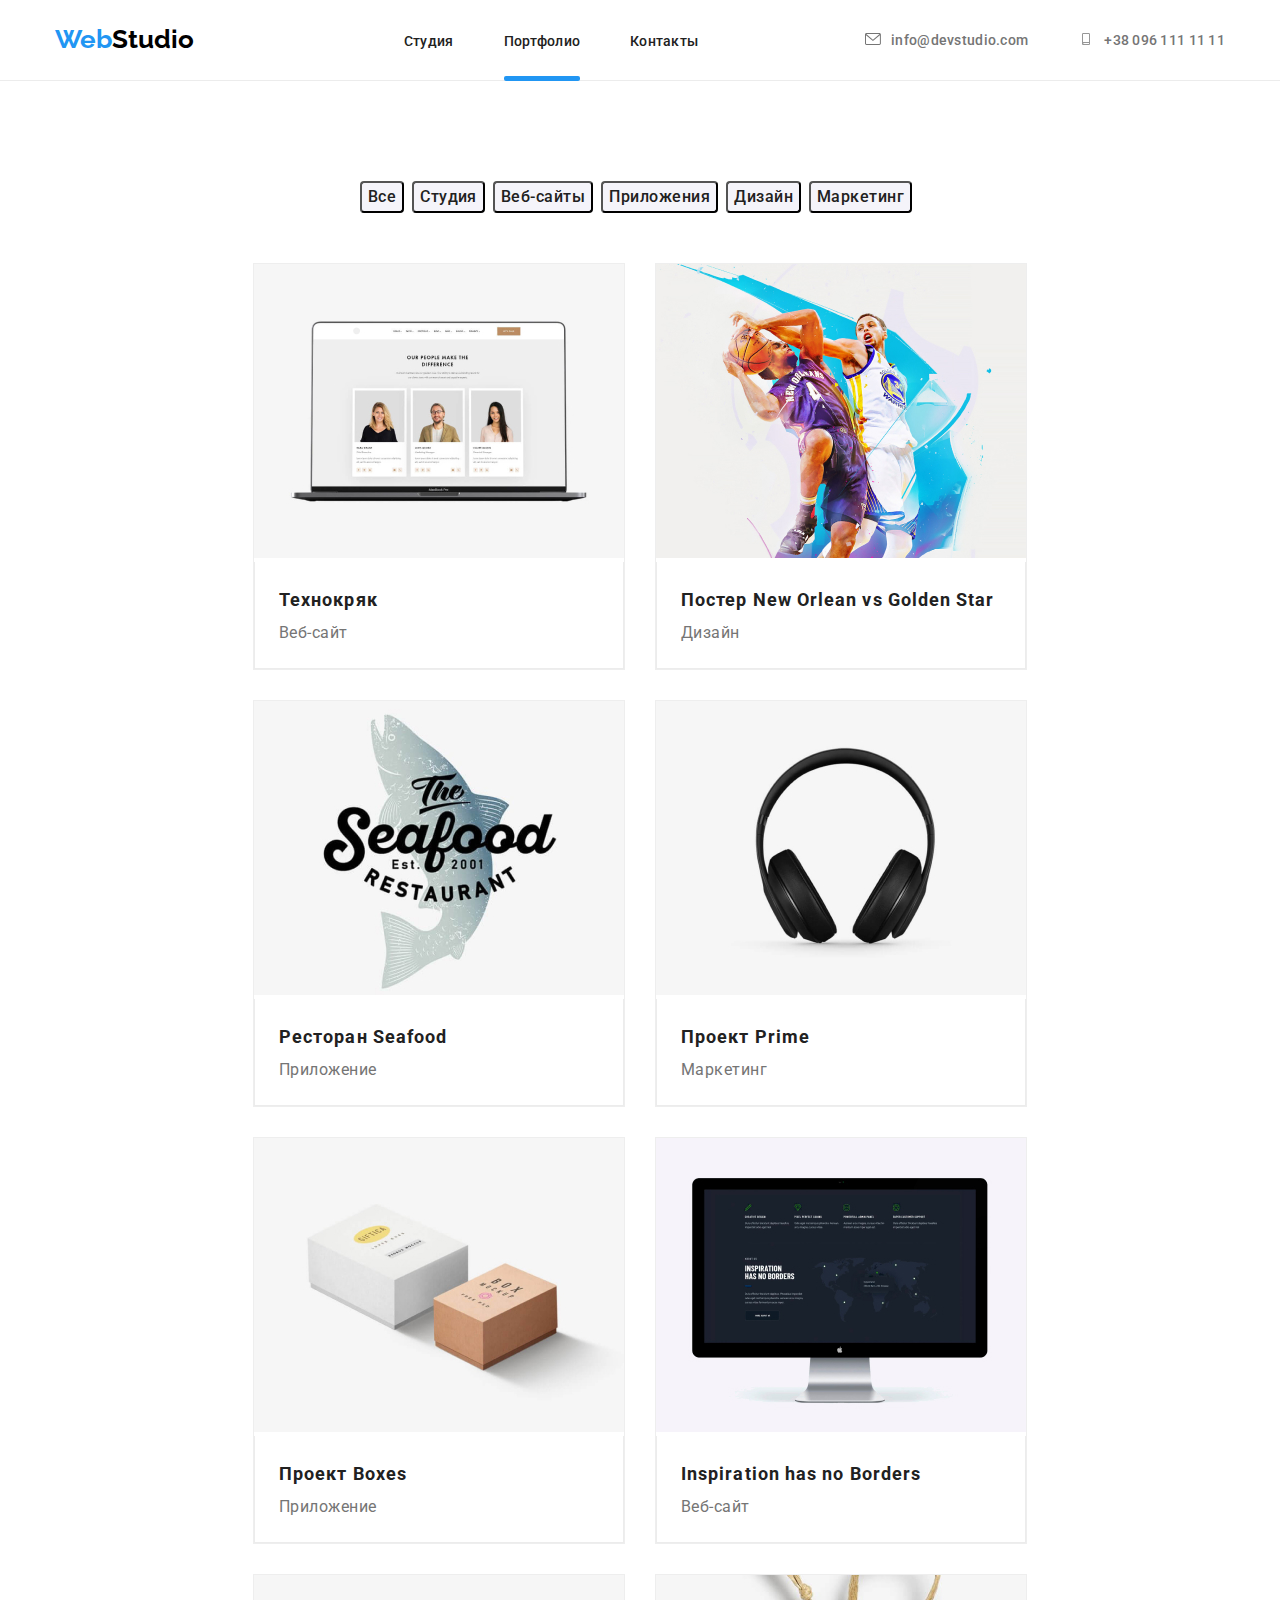
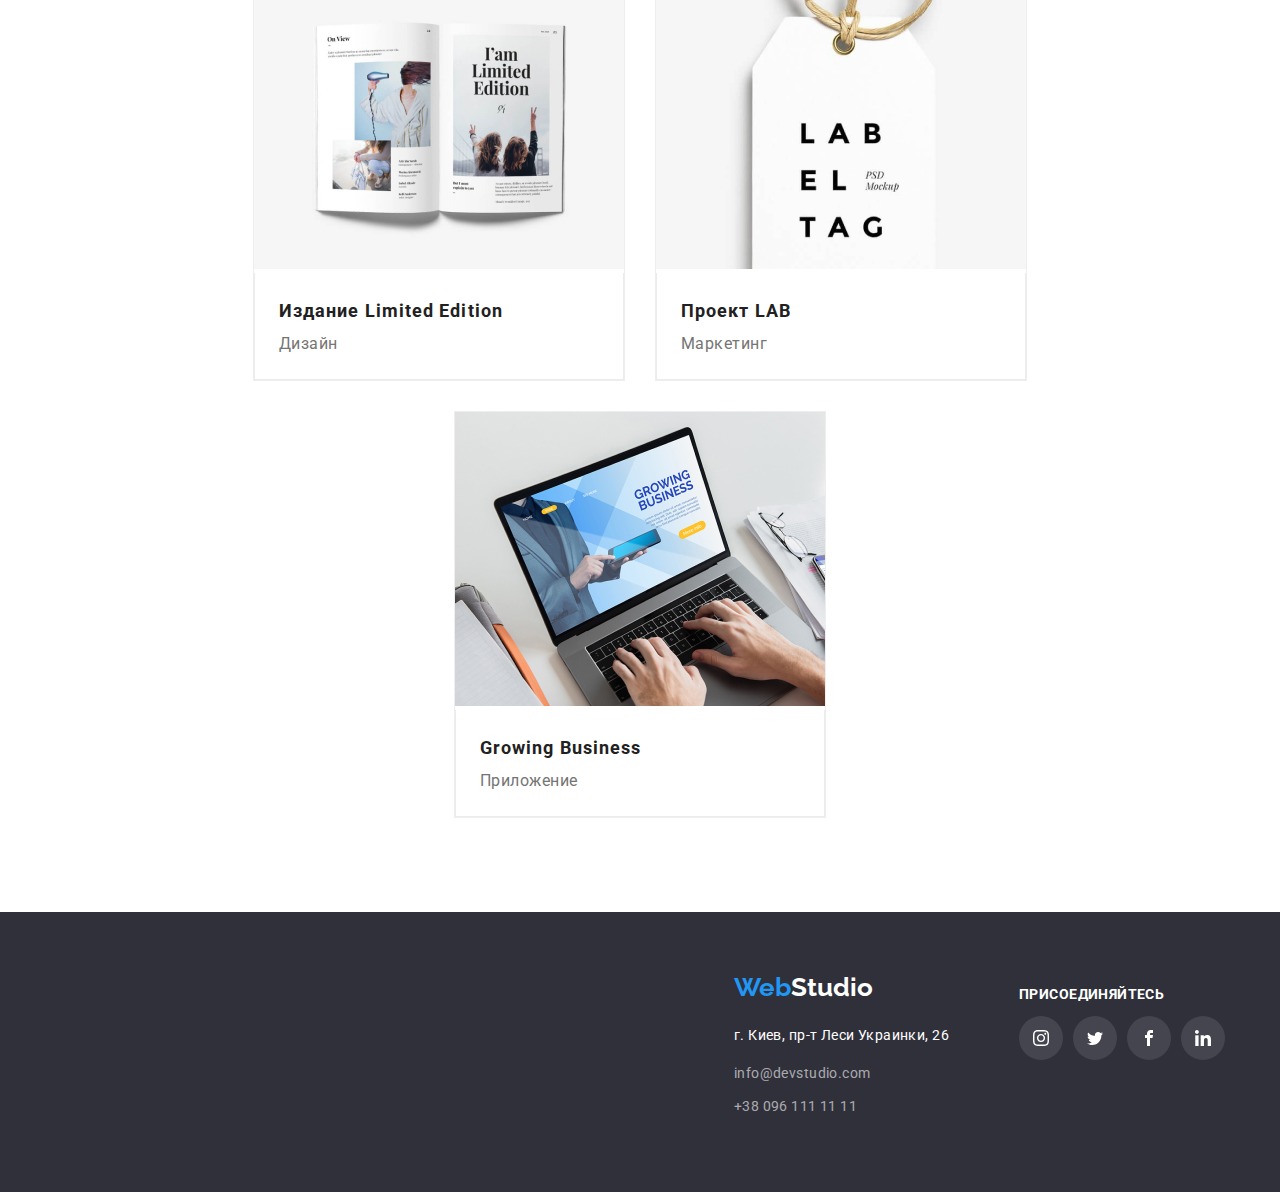
==== commit da56a5df: "start" ====
--- a/portfolio.html
+++ b/portfolio.html
@@ -17,20 +17,20 @@
                 <a href="" class="logo"><span>Web</span>Studio</a>
                 <ul class="hero">
                     <li><a href="./index.html" class="link-text">Студия</a></li>
-                    <li><a href="./portfolio.html" class="link-text">Портфолио</a></li>
+                    <li><a href="./portfolio.html" class="link-text current">Портфолио</a></li>
                     <li><a href="" class="link-text">Контакты</a></li>
                 </ul>
     
                 <ul class="hero ">
     
     
-                    <li class="web"><a class="com" href=""><svg class="web-studio" width="16px" height="12px">
+                    <li class="web"><a class="phone" href=""><svg class="web-studio" width="16px" height="12px">
                                 <use href="./image/symbol-defs.svg#icon-envelope-hover-2"></use>
-                            </svg></a>info@devstudio.com</li>
+                            </svg>info@devstudio.com</a></li>
                     <li class="number"><a class="phone" href="tel:+38096111111"><svg class="web-studio" width="16px"
                                 height="12px">
                                 <use href="./image/symbol-defs.svg#icon-smartphone"></use>
-                            </svg></a>+38 096 111 11 11</li>
+                            </svg>+38 096 111 11 11</a></li>
     
     
                 </ul>
--- a/style.css
+++ b/style.css
@@ -7,6 +7,9 @@
   font-weight: normal;
 
   margin: 0;
+}
+* {
+  box-sizing: border-box;
 }
 .title {
   margin-left: auto;
@@ -376,7 +379,8 @@
 
   color: #212121;
 }
-.link-text::after {
+
+.link-text.current::after {
   content: " ";
 
   display: block;
@@ -388,7 +392,6 @@
   border-radius: 2px;
   left: 0;
   bottom: 0;
-  opacity: 0;
 
   transition: opacity 250ms cubic-bezier(0.4, 0, 0.2, 1);
 }
@@ -418,6 +421,7 @@
   margin-right: 0px;
 }
 .photo {
+  background-color: #ffffff;
   padding-bottom: 30px;
   box-shadow: 0px 1px 3px rgba(0, 0, 0, 0.12), 0px 1px 1px rgba(0, 0, 0, 0.14),
     0px 2px 1px rgba(0, 0, 0, 0.2);
@@ -428,6 +432,9 @@
   margin-right: 0px;
 }
 .give {
+  background: #ffffff;
+  border: 1px solid #eeeeee;
+  box-sizing: border-box;
   margin-left: 30px;
   margin-top: 30px;
 }
@@ -619,6 +626,7 @@
   height: 50px;
   left: 700px;
   top: 430px;
+  text-align: center;
 
   background: #2196f3;
   box-shadow: 0px 4px 4px rgba(0, 0, 0, 0.15);
@@ -637,6 +645,12 @@
   text-align: center;
   letter-spacing: 0.03em;
 
+  color: #212121;
+  background: #f5f4fa;
+  border-radius: 4px;
+}
+.three:focus {
+  background-color: #2196f3;
   color: #ffffff;
 }
 
@@ -855,6 +869,7 @@
   top: 0%;
   left: 0%;
   background: rgba(0, 0, 0, 0.2);
+  opacity: 1;
 }
 .modal {
   width: 529px;
@@ -894,7 +909,7 @@
 }
 .backdrop.is-hidden {
   opacity: 1;
-  pointer-events: none;
+  /* pointer-events: none; */
 }
 textarea {
   resize: none;
@@ -902,7 +917,7 @@
 .form {
   /* width: 100%;
   height: 100%; */
-  outline: 2px solid yellow;
+
   margin-left: auto;
   margin-right: auto;
   padding: 40px;
@@ -910,8 +925,7 @@
 .form-field {
   flex-direction: column;
   display: flex;
-  margin-bottom: 28px;
-  outline: 2px solid red;
+  margin-bottom: 10px;
 }
 .form-field input {
   margin: 0%;
@@ -940,7 +954,7 @@
 }
 .form-icon {
   position: absolute;
-  top: 35px;
+  top: 30px;
   left: 14px;
 
   display: inline-block;
@@ -973,39 +987,111 @@
 .form-input-checkbox {
 }
 .messeg {
+  width: 358px;
+  height: 50px;
   border: 1px solid rgba(255, 255, 255, 0.3);
   box-sizing: border-box;
-  filter: drop-shadow(0px 4px 4px rgba(0, 0, 0, 0.15));
+
   border-radius: 4px;
   background: #2f303a;
+  color: rgba(255, 255, 255, 0.6);
+  font-size: 16px;
+  line-height: 20px;
 }
 .footer-messeg {
   margin-left: 93px;
 }
-.lable-checkbox::after {
+/* .lable-checkbox::after {
   content: " ";
   display: inline-block;
   width: 16px;
   height: 15px;
   /* background-color: chartreuse; */
-  border: 2px solid black;
-  border-radius: 2px;
+
+/* border-radius: 2px;
   background-color: #2196f3;
   background-image: url(./image/symbol-defs.svg#icon-icon-check);
-}
-.lable-checkbox {
+} */
+*/ .lable-checkbox {
+  display: flex;
+}
+.checkbox-icon {
+  border-radius: 2px;
   display: inline-block;
-  outline: 1px solid black;
+  width: 16px;
+  height: 15px;
+  border: 2px solid black;
+}
+.form-input-checkbox:checked + .checkbox-icon {
+  border: none;
+
+  background-image: url(../image/icon-check.svg);
+}
+.hidden {
+  position: absolute;
+  appearance: none;
+}
+.form-steil {
+  font-weight: normal;
+  font-size: 12px;
+  line-height: 14px;
+  /* identical to box height */
+
+  letter-spacing: 0.01em;
+
+  color: #757575;
+}
+.form-button {
+  color: #ffffff;
+  font-weight: bold;
+  font-size: 16px;
+  line-height: 30px;
+  display: block;
+  padding: 10px 32px;
+
+  letter-spacing: 0.06em;
+
+  background: #2196f3;
+  box-shadow: 0px 4px 4px rgba(0, 0, 0, 0.15);
+  border-radius: 4px;
+  margin: 0 auto;
+  display: flex;
 }
 .checkbox-icon {
-  display: inline-block;
-  width: 20px;
-  height: 20px;
-  border: 2px solid black;
-}
-.lable-checkbox:checked + .checkbox-icon {
-  border: 2px solid black;
-  border-radius: 2px;
-  background-color: #2196f3;
-  background-image: url(./image/symbol-defs.svg#icon-icon-check);
-}
+  margin-top: 20px;
+}
+.form-send {
+  color: #2196f3;
+}
+.footer-messeg-text {
+  font-weight: bold;
+  font-size: 14px;
+  line-height: 16px;
+  letter-spacing: 0.03em;
+  text-transform: uppercase;
+
+  color: #ffffff;
+}
+.telegram {
+}
+.form-footer-messeg {
+  display: flex;
+}
+.form-button-telegram {
+  color: #ffffff;
+  font-weight: bold;
+  font-size: 16px;
+  line-height: 30px;
+  display: block;
+  padding: 10px 32px;
+
+  letter-spacing: 0.06em;
+
+  background: #2196f3;
+  box-shadow: 0px 4px 4px rgba(0, 0, 0, 0.15);
+  border-radius: 4px;
+  margin: 0 auto;
+  display: flex;
+  margin-top: 42px;
+  margin-left: 12px;
+}
